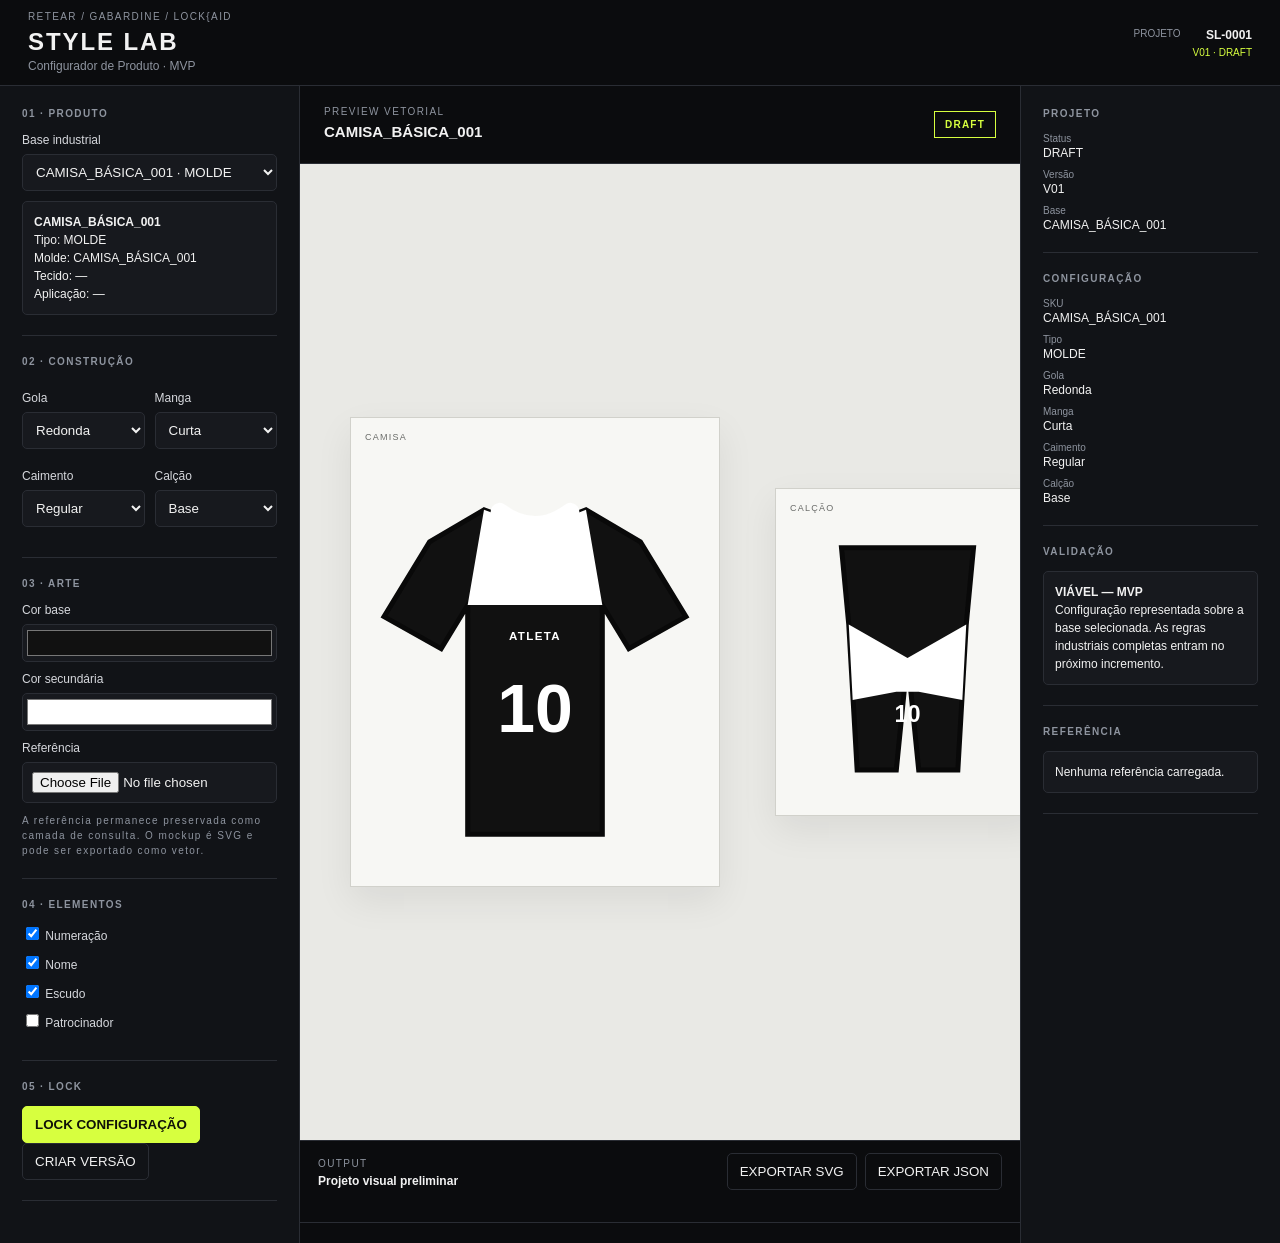
==== index.html @ 25c621dd "start de dados" ====
<!doctype html><html lang="pt-BR"><head><meta charset="utf-8"><meta name="viewport" content="width=device-width,initial-scale=1"><title>STYLE LAB — Configurador de Produto</title><link rel="stylesheet" href="css/style.css"></head><body>
<header><div><small>RETEAR / GABARDINE / LOCK{AID</small><h1>STYLE LAB</h1><p>Configurador de Produto · MVP</p></div><div class="pid"><span>PROJETO</span><b id="project">SL-0001</b><em id="badge">V01 · DRAFT</em></div></header>
<main><aside class="panel left"><section><h3>01 · PRODUTO</h3><label>Base industrial<select id="product"></select></label><div id="meta" class="card"></div></section><section><h3>02 · CONSTRUÇÃO</h3><div class="grid"><label>Gola<select id="collar"><option value="crew">Redonda</option><option value="v">V</option><option value="mandarin">Mandarim</option></select></label><label>Manga<select id="sleeve"><option value="short">Curta</option><option value="raglan">Raglan</option></select></label><label>Caimento<select id="fit"><option value="regular">Regular</option><option value="athletic">Athletic</option><option value="loose">Loose</option></select></label><label>Calção<select id="shorts"><option value="basic">Base</option><option value="side">Recorte lateral</option></select></label></div></section><section><h3>03 · ARTE</h3><label>Cor base<input id="base" type="color" value="#111111"></label><label>Cor secundária<input id="secondary" type="color" value="#ffffff"></label><label>Referência<input id="reference" type="file" accept="image/*"></label><small class="hint">A referência permanece preservada como camada de consulta. O mockup é SVG e pode ser exportado como vetor.</small></section><section><h3>04 · ELEMENTOS</h3><label><input id="number" type="checkbox" checked> Numeração</label><label><input id="name" type="checkbox" checked> Nome</label><label><input id="shield" type="checkbox" checked> Escudo</label><label><input id="sponsor" type="checkbox"> Patrocinador</label></section><section><h3>05 · LOCK</h3><button id="lock" class="primary">LOCK CONFIGURAÇÃO</button><button id="version">CRIAR VERSÃO</button></section></aside>
<section class="canvas"><div class="canvasHead"><div><small>PREVIEW VETORIAL</small><h2 id="title">Camisa + Calção</h2></div><strong id="status">DRAFT</strong></div><div class="stage"><div id="ref" class="ref hidden"></div><div class="kit"><div class="garment"><span>CAMISA</span><svg id="shirt" viewBox="0 0 500 620" xmlns="http://www.w3.org/2000/svg"><defs><clipPath id="clip"><path d="M175 88L95 135 28 245l84 47 39-64v337h198V228l39 64 84-47-67-110-80-47q-75 32-150 0Z"/></clipPath></defs><path id="body" d="M175 88L95 135 28 245l84 47 39-64v337h198V228l39 64 84-47-67-110-80-47q-75 32-150 0Z"/><path id="panel" d="M175 88q75 32 150 0l24 140H151Z"/><g clip-path="url(#clip)"><path d="M35 210L465 420" stroke-width="45" fill="none"/><path d="M80 500L430 150" stroke-width="18" fill="none" opacity=".4"/></g><path id="crew" d="M198 91q52 39 104 0" fill="none" stroke-width="18" stroke-linecap="round"/><path id="v" d="M198 91l52 54 52-54" fill="none" stroke-width="18"/><path id="mandarin" d="M205 91q45 35 90 0l-7 34q-38 26-76 0Z"/><g id="details"><text id="n" x="250" y="280" text-anchor="middle">ATLETA</text><text id="num" x="250" y="415" text-anchor="middle">10</text><rect id="crest" x="180" y="175" width="42" height="52" rx="5"/><text id="sp" x="250" y="505" text-anchor="middle">SPONSOR</text></g><g id="rag"><path d="M95 135l56 93M405 135l-56 93" fill="none" stroke-width="18"/></g></svg></div><div class="garment"><span>CALÇÃO</span><svg id="shortsvg" viewBox="0 0 420 500" xmlns="http://www.w3.org/2000/svg"><path id="shortbody" d="M92 48h236l-13 137-15 260h-70l-20-200-20 200h-70l-15-260Z"/><path id="shortpanel" d="M105 185l105 60 105-60-7 135-78-15h-40l-78 15Z"/><path id="recut" d="M92 48l118 197L328 48" fill="none" stroke-width="22"/><text x="210" y="360" text-anchor="middle">10</text></svg></div></div></div><footer><div><small>OUTPUT</small><b id="output">Projeto visual preliminar</b></div><button id="svg">EXPORTAR SVG</button><button id="json">EXPORTAR JSON</button></footer></section>
<aside class="panel right"><section><h3>PROJETO</h3><dl><dt>Status</dt><dd id="istatus">DRAFT</dd><dt>Versão</dt><dd id="iver">V01</dd><dt>Base</dt><dd id="ibase">—</dd></dl></section><section><h3>CONFIGURAÇÃO</h3><dl id="config"></dl></section><section><h3>VALIDAÇÃO</h3><div id="validation" class="card"></div></section><section><h3>REFERÊNCIA</h3><div id="refinfo" class="card">Nenhuma referência carregada.</div></section></aside></main><script src="js/app.js"></script></body></html>
---- css/style.css ----
:root{--bg:#0b0c0e;--panel:#111317;--panel2:#17191e;--line:#2a2d34;--text:#f2f2f2;--muted:#8e949f;--accent:#d7ff3f;--stage:#e9e9e5}*{box-sizing:border-box}body{margin:0;background:var(--bg);color:var(--text);font:12px Arial,sans-serif}header{height:86px;border-bottom:1px solid var(--line);display:flex;justify-content:space-between;align-items:center;padding:18px 28px}small,h3{color:var(--muted);letter-spacing:.14em;font-size:10px}h1{font-size:24px;letter-spacing:.08em;margin:5px 0 0}header p{color:var(--muted);margin:3px 0}.pid{display:grid;grid-template-columns:auto auto;gap:5px 12px;text-align:right}.pid span{color:var(--muted);font-size:10px}.pid em{grid-column:2;color:var(--accent);font-style:normal;font-size:10px}main{display:grid;grid-template-columns:300px minmax(520px,1fr) 260px;min-height:calc(100vh - 86px)}.panel{background:var(--panel);padding:22px;overflow:auto}.left{border-right:1px solid var(--line)}.right{border-left:1px solid var(--line)}section{padding-bottom:20px;margin-bottom:20px;border-bottom:1px solid var(--line)}h3{margin:0 0 14px}label{display:block;margin:10px 0;color:#d6d8dd}select,input[type=file]{width:100%;margin-top:7px;background:var(--panel2);color:var(--text);border:1px solid var(--line);padding:9px;border-radius:5px}input[type=color]{width:100%;height:38px;margin-top:7px;background:var(--panel2);border:1px solid var(--line);border-radius:5px}.grid{display:grid;grid-template-columns:1fr 1fr;gap:0 10px}.card{background:var(--panel2);border:1px solid var(--line);border-radius:5px;padding:11px;line-height:1.5}.hint{display:block;line-height:1.5;margin-top:8px}.canvas{display:grid;grid-template-rows:78px 1fr 62px;min-width:0}.canvasHead{display:flex;justify-content:space-between;align-items:center;padding:15px 24px;border-bottom:1px solid var(--line)}h2{font-size:15px;margin:5px 0}.canvasHead strong{border:1px solid var(--accent);color:var(--accent);padding:7px 10px;font-size:10px;letter-spacing:.12em}.stage{position:relative;background:var(--stage);overflow:auto;padding:35px}.kit{min-width:720px;min-height:100%;display:flex;justify-content:center;align-items:center;gap:55px}.garment{background:#f7f7f4;padding:14px;border:1px solid #d1d1cb;box-shadow:0 14px 35px #00000012}.garment>span{display:block;color:#686a67;font-size:9px;letter-spacing:.14em;margin-bottom:8px}.garment svg{width:340px;display:block}.garment+ .garment svg{width:235px}.garment path,.garment rect{vector-effect:non-scaling-stroke}#body,#shortbody{fill:#111;stroke:#090909;stroke-width:5}#panel,#shortpanel{fill:#fff}#crew,#v{stroke:#fff}#mandarin{fill:#fff}.garment text{fill:#fff;font-weight:800;font-family:Arial,sans-serif}.garment #num{font-size:100px}.garment #n{font-size:17px;letter-spacing:2px}.garment #sp{font-size:16px;letter-spacing:2px}.garment #crest{fill:#fff}.garment #rag path{stroke:#fff}.garment #recut{stroke:#fff}.garment+ .garment text{font-size:42px}.ref{position:absolute;inset:30px;background:center/contain no-repeat;opacity:.16;pointer-events:none}.hidden{display:none}footer{border-top:1px solid var(--line);display:flex;align-items:center;gap:8px;padding:10px 18px}footer div{margin-right:auto}footer b{display:block;margin-top:4px}button{border:1px solid var(--line);background:transparent;color:var(--text);padding:10px 12px;border-radius:5px;cursor:pointer}button.primary{background:var(--accent);color:#101208;border-color:var(--accent);font-weight:800}dl{margin:0}dt{color:var(--muted);font-size:10px;margin-top:9px}dd{margin:2px 0 0}@media(max-width:1050px){main{grid-template-columns:280px 1fr}.right{display:none}}@media(max-width:760px){main{grid-template-columns:1fr}.left{border:0;border-bottom:1px solid var(--line)}.canvas{min-height:750px}}
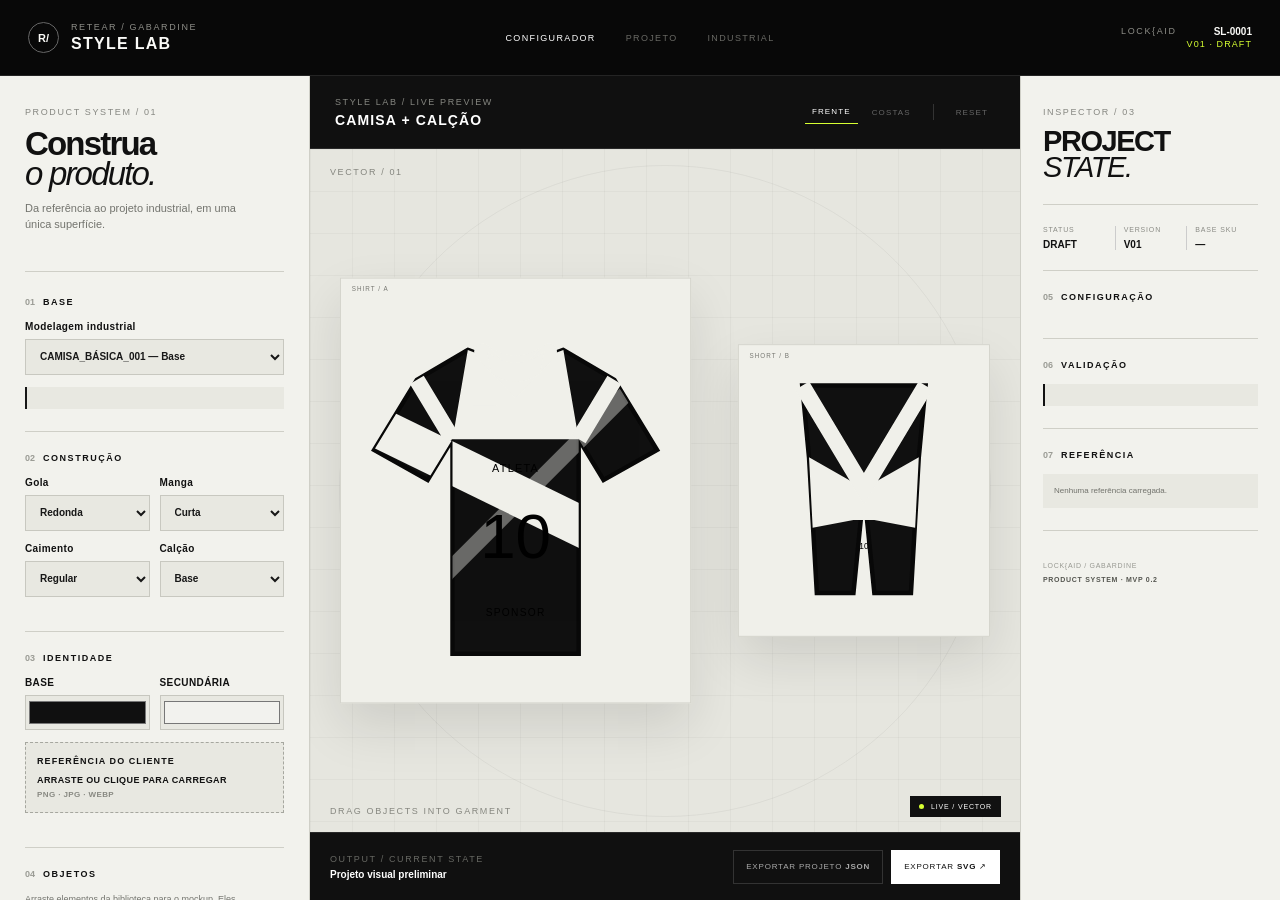
==== commit 85b2f0a4: "v2" ====
--- a/index.html
+++ b/index.html
@@ -1,5 +1,201 @@
-<!doctype html><html lang="pt-BR"><head><meta charset="utf-8"><meta name="viewport" content="width=device-width,initial-scale=1"><title>STYLE LAB — Configurador de Produto</title><link rel="stylesheet" href="css/style.css"></head><body>
-<header><div><small>RETEAR / GABARDINE / LOCK{AID</small><h1>STYLE LAB</h1><p>Configurador de Produto · MVP</p></div><div class="pid"><span>PROJETO</span><b id="project">SL-0001</b><em id="badge">V01 · DRAFT</em></div></header>
-<main><aside class="panel left"><section><h3>01 · PRODUTO</h3><label>Base industrial<select id="product"></select></label><div id="meta" class="card"></div></section><section><h3>02 · CONSTRUÇÃO</h3><div class="grid"><label>Gola<select id="collar"><option value="crew">Redonda</option><option value="v">V</option><option value="mandarin">Mandarim</option></select></label><label>Manga<select id="sleeve"><option value="short">Curta</option><option value="raglan">Raglan</option></select></label><label>Caimento<select id="fit"><option value="regular">Regular</option><option value="athletic">Athletic</option><option value="loose">Loose</option></select></label><label>Calção<select id="shorts"><option value="basic">Base</option><option value="side">Recorte lateral</option></select></label></div></section><section><h3>03 · ARTE</h3><label>Cor base<input id="base" type="color" value="#111111"></label><label>Cor secundária<input id="secondary" type="color" value="#ffffff"></label><label>Referência<input id="reference" type="file" accept="image/*"></label><small class="hint">A referência permanece preservada como camada de consulta. O mockup é SVG e pode ser exportado como vetor.</small></section><section><h3>04 · ELEMENTOS</h3><label><input id="number" type="checkbox" checked> Numeração</label><label><input id="name" type="checkbox" checked> Nome</label><label><input id="shield" type="checkbox" checked> Escudo</label><label><input id="sponsor" type="checkbox"> Patrocinador</label></section><section><h3>05 · LOCK</h3><button id="lock" class="primary">LOCK CONFIGURAÇÃO</button><button id="version">CRIAR VERSÃO</button></section></aside>
-<section class="canvas"><div class="canvasHead"><div><small>PREVIEW VETORIAL</small><h2 id="title">Camisa + Calção</h2></div><strong id="status">DRAFT</strong></div><div class="stage"><div id="ref" class="ref hidden"></div><div class="kit"><div class="garment"><span>CAMISA</span><svg id="shirt" viewBox="0 0 500 620" xmlns="http://www.w3.org/2000/svg"><defs><clipPath id="clip"><path d="M175 88L95 135 28 245l84 47 39-64v337h198V228l39 64 84-47-67-110-80-47q-75 32-150 0Z"/></clipPath></defs><path id="body" d="M175 88L95 135 28 245l84 47 39-64v337h198V228l39 64 84-47-67-110-80-47q-75 32-150 0Z"/><path id="panel" d="M175 88q75 32 150 0l24 140H151Z"/><g clip-path="url(#clip)"><path d="M35 210L465 420" stroke-width="45" fill="none"/><path d="M80 500L430 150" stroke-width="18" fill="none" opacity=".4"/></g><path id="crew" d="M198 91q52 39 104 0" fill="none" stroke-width="18" stroke-linecap="round"/><path id="v" d="M198 91l52 54 52-54" fill="none" stroke-width="18"/><path id="mandarin" d="M205 91q45 35 90 0l-7 34q-38 26-76 0Z"/><g id="details"><text id="n" x="250" y="280" text-anchor="middle">ATLETA</text><text id="num" x="250" y="415" text-anchor="middle">10</text><rect id="crest" x="180" y="175" width="42" height="52" rx="5"/><text id="sp" x="250" y="505" text-anchor="middle">SPONSOR</text></g><g id="rag"><path d="M95 135l56 93M405 135l-56 93" fill="none" stroke-width="18"/></g></svg></div><div class="garment"><span>CALÇÃO</span><svg id="shortsvg" viewBox="0 0 420 500" xmlns="http://www.w3.org/2000/svg"><path id="shortbody" d="M92 48h236l-13 137-15 260h-70l-20-200-20 200h-70l-15-260Z"/><path id="shortpanel" d="M105 185l105 60 105-60-7 135-78-15h-40l-78 15Z"/><path id="recut" d="M92 48l118 197L328 48" fill="none" stroke-width="22"/><text x="210" y="360" text-anchor="middle">10</text></svg></div></div></div><footer><div><small>OUTPUT</small><b id="output">Projeto visual preliminar</b></div><button id="svg">EXPORTAR SVG</button><button id="json">EXPORTAR JSON</button></footer></section>
-<aside class="panel right"><section><h3>PROJETO</h3><dl><dt>Status</dt><dd id="istatus">DRAFT</dd><dt>Versão</dt><dd id="iver">V01</dd><dt>Base</dt><dd id="ibase">—</dd></dl></section><section><h3>CONFIGURAÇÃO</h3><dl id="config"></dl></section><section><h3>VALIDAÇÃO</h3><div id="validation" class="card"></div></section><section><h3>REFERÊNCIA</h3><div id="refinfo" class="card">Nenhuma referência carregada.</div></section></aside></main><script src="js/app.js"></script></body></html>
+<!doctype html>
+<html lang="pt-BR">
+<head>
+  <meta charset="utf-8">
+  <meta name="viewport" content="width=device-width, initial-scale=1">
+  <meta name="theme-color" content="#080808">
+  <title>STYLE LAB — LOCK{AID</title>
+  <link rel="stylesheet" href="css/style.css">
+</head>
+<body>
+  <div class="app-shell">
+    <header class="topbar">
+      <a class="brand" href="#">
+        <span class="brand-mark">R/</span>
+        <span>
+          <small>RETEAR / GABARDINE</small>
+          <strong>STYLE LAB</strong>
+        </span>
+      </a>
+      <nav class="topnav">
+        <span class="active">CONFIGURADOR</span>
+        <span>PROJETO</span>
+        <span>INDUSTRIAL</span>
+      </nav>
+      <div class="project">
+        <small>LOCK{AID</small>
+        <b id="project">SL-0001</b>
+        <em id="badge">V01 · DRAFT</em>
+      </div>
+    </header>
+
+    <main class="workspace">
+      <aside class="sidebar left">
+        <div class="side-intro">
+          <span class="kicker">PRODUCT SYSTEM / 01</span>
+          <h1>Construa<br><i>o produto.</i></h1>
+          <p>Da referência ao projeto industrial, em uma única superfície.</p>
+        </div>
+
+        <section class="tool-section">
+          <div class="section-head"><span>01</span><h2>BASE</h2></div>
+          <label>Modelagem industrial
+            <select id="product"></select>
+          </label>
+          <div id="meta" class="meta"></div>
+        </section>
+
+        <section class="tool-section">
+          <div class="section-head"><span>02</span><h2>CONSTRUÇÃO</h2></div>
+          <div class="field-grid">
+            <label>Gola<select id="collar">
+              <option value="crew">Redonda</option><option value="v">V</option><option value="mandarin">Mandarim</option>
+            </select></label>
+            <label>Manga<select id="sleeve">
+              <option value="short">Curta</option><option value="raglan">Raglan</option>
+            </select></label>
+            <label>Caimento<select id="fit">
+              <option value="regular">Regular</option><option value="athletic">Athletic</option><option value="loose">Loose</option>
+            </select></label>
+            <label>Calção<select id="shorts">
+              <option value="basic">Base</option><option value="side">Recorte lateral</option>
+            </select></label>
+          </div>
+        </section>
+
+        <section class="tool-section">
+          <div class="section-head"><span>03</span><h2>IDENTIDADE</h2></div>
+          <div class="color-row">
+            <label>BASE<input id="base" type="color" value="#101010"></label>
+            <label>SECUNDÁRIA<input id="secondary" type="color" value="#f2f2ee"></label>
+          </div>
+          <label class="upload">
+            <span>REFERÊNCIA DO CLIENTE</span>
+            <input id="reference" type="file" accept="image/*">
+            <strong>ARRASTE OU CLIQUE PARA CARREGAR</strong>
+            <small>PNG · JPG · WEBP</small>
+          </label>
+        </section>
+
+        <section class="tool-section">
+          <div class="section-head"><span>04</span><h2>OBJETOS</h2></div>
+          <p class="section-note">Arraste elementos da biblioteca para o mockup. Eles permanecem editáveis durante o projeto.</p>
+          <div class="object-library" id="objectLibrary">
+            <button class="asset-chip" draggable="true" data-type="patch" data-label="PATCH">＋ <span>PATCH</span><b>ESCUDO</b></button>
+            <button class="asset-chip" draggable="true" data-type="sponsor" data-label="SPONSOR">＋ <span>PATROCÍNIO</span><b>MARCA</b></button>
+            <button class="asset-chip" draggable="true" data-type="name" data-label="ATLETA">＋ <span>NOME</span><b>TIPOGRAFIA</b></button>
+            <button class="asset-chip" draggable="true" data-type="number" data-label="10">＋ <span>NÚMERO</span><b>NUMERAÇÃO</b></button>
+          </div>
+          <button class="ghost" id="clearObjects">LIMPAR OBJETOS</button>
+        </section>
+
+        <button id="lock" class="lock-button"><span>LOCK CONFIGURAÇÃO</span><b>↗</b></button>
+      </aside>
+
+      <section class="stage-area">
+        <div class="stage-top">
+          <div>
+            <span class="kicker">STYLE LAB / LIVE PREVIEW</span>
+            <h2 id="title">CAMISA + CALÇÃO</h2>
+          </div>
+          <div class="stage-tools">
+            <button class="tool active" id="frontView">FRENTE</button>
+            <button class="tool">COSTAS</button>
+            <span class="divider"></span>
+            <button class="tool" id="resetView">RESET</button>
+          </div>
+        </div>
+
+        <div class="canvas">
+          <div class="canvas-grid"></div>
+          <div id="ref" class="reference hidden"></div>
+          <div class="canvas-label top-left">VECTOR / 01</div>
+          <div class="canvas-label bottom-left">DRAG OBJECTS INTO GARMENT</div>
+
+          <div class="kit" id="dropZone">
+            <div class="garment-wrap shirt-wrap">
+              <span class="garment-tag">SHIRT / A</span>
+              <svg id="shirt" viewBox="0 0 500 620" xmlns="http://www.w3.org/2000/svg">
+                <defs>
+                  <clipPath id="clip"><path d="M175 88L95 135 28 245l84 47 39-64v337h198V228l39 64 84-47-67-110-80-47q-75 32-150 0Z"/></clipPath>
+                </defs>
+                <path id="body" d="M175 88L95 135 28 245l84 47 39-64v337h198V228l39 64 84-47-67-110-80-47q-75 32-150 0Z"/>
+                <path id="panel" d="M175 88q75 32 150 0l24 140H151Z"/>
+                <g clip-path="url(#clip)" class="graphic">
+                  <path d="M35 210L465 420" class="stripe"/>
+                  <path d="M80 500L430 150" class="stripe-thin"/>
+                </g>
+                <path id="crew" d="M198 91q52 39 104 0" fill="none"/>
+                <path id="v" d="M198 91l52 54 52-54" fill="none"/>
+                <path id="mandarin" d="M205 91q45 35 90 0l-7 34q-38 26-76 0Z"/>
+                <g id="builtIn">
+                  <text id="n" x="250" y="280" text-anchor="middle">ATLETA</text>
+                  <text id="num" x="250" y="415" text-anchor="middle">10</text>
+                  <rect id="crest" x="180" y="175" width="42" height="52" rx="5"/>
+                  <text id="sp" x="250" y="505" text-anchor="middle">SPONSOR</text>
+                </g>
+                <g id="rag"><path d="M95 135l56 93M405 135l-56 93" fill="none"/></g>
+              </svg>
+              <div class="drop-hint">SOLTE AQUI</div>
+              <div id="shirtObjects" class="placed-objects"></div>
+            </div>
+
+            <div class="garment-wrap shorts-wrap">
+              <span class="garment-tag">SHORT / B</span>
+              <svg id="shortsvg" viewBox="0 0 420 500" xmlns="http://www.w3.org/2000/svg">
+                <path id="shortbody" d="M92 48h236l-13 137-15 260h-70l-20-200-20 200h-70l-15-260Z"/>
+                <path id="shortpanel" d="M105 185l105 60 105-60-7 135-78-15h-40l-78 15Z"/>
+                <path id="recut" d="M92 48l118 197L328 48" fill="none"/>
+                <text x="210" y="360" text-anchor="middle">10</text>
+              </svg>
+            </div>
+          </div>
+
+          <div class="floating-status"><span class="dot"></span><span id="liveStatus">LIVE / VECTOR</span></div>
+        </div>
+
+        <footer class="output">
+          <div class="output-copy"><span>OUTPUT / CURRENT STATE</span><strong id="output">Projeto visual preliminar</strong></div>
+          <div class="output-actions">
+            <button id="json">EXPORTAR PROJETO <b>JSON</b></button>
+            <button id="svg">EXPORTAR <b>SVG</b> ↗</button>
+          </div>
+        </footer>
+      </section>
+
+      <aside class="sidebar right">
+        <div class="inspector-head">
+          <span class="kicker">INSPECTOR / 03</span>
+          <h2>PROJECT<br><i>STATE.</i></h2>
+        </div>
+        <section class="state-card">
+          <div><span>STATUS</span><b id="istatus">DRAFT</b></div>
+          <div><span>VERSION</span><b id="iver">V01</b></div>
+          <div><span>BASE SKU</span><b id="ibase">—</b></div>
+        </section>
+
+        <section class="inspector-section">
+          <div class="section-head"><span>05</span><h2>CONFIGURAÇÃO</h2></div>
+          <dl id="config"></dl>
+        </section>
+
+        <section class="inspector-section">
+          <div class="section-head"><span>06</span><h2>VALIDAÇÃO</h2></div>
+          <div id="validation" class="validation"></div>
+        </section>
+
+        <section class="inspector-section">
+          <div class="section-head"><span>07</span><h2>REFERÊNCIA</h2></div>
+          <div id="refinfo" class="reference-info">Nenhuma referência carregada.</div>
+        </section>
+
+        <div class="side-footer">
+          <span>LOCK{AID / GABARDINE</span>
+          <b>PRODUCT SYSTEM · MVP 0.2</b>
+        </div>
+      </aside>
+    </main>
+  </div>
+  <script src="js/app.js"></script>
+</body>
+</html>
--- a/css/style.css
+++ b/css/style.css
@@ -1 +1,112 @@
-:root{--bg:#0b0c0e;--panel:#111317;--panel2:#17191e;--line:#2a2d34;--text:#f2f2f2;--muted:#8e949f;--accent:#d7ff3f;--stage:#e9e9e5}*{box-sizing:border-box}body{margin:0;background:var(--bg);color:var(--text);font:12px Arial,sans-serif}header{height:86px;border-bottom:1px solid var(--line);display:flex;justify-content:space-between;align-items:center;padding:18px 28px}small,h3{color:var(--muted);letter-spacing:.14em;font-size:10px}h1{font-size:24px;letter-spacing:.08em;margin:5px 0 0}header p{color:var(--muted);margin:3px 0}.pid{display:grid;grid-template-columns:auto auto;gap:5px 12px;text-align:right}.pid span{color:var(--muted);font-size:10px}.pid em{grid-column:2;color:var(--accent);font-style:normal;font-size:10px}main{display:grid;grid-template-columns:300px minmax(520px,1fr) 260px;min-height:calc(100vh - 86px)}.panel{background:var(--panel);padding:22px;overflow:auto}.left{border-right:1px solid var(--line)}.right{border-left:1px solid var(--line)}section{padding-bottom:20px;margin-bottom:20px;border-bottom:1px solid var(--line)}h3{margin:0 0 14px}label{display:block;margin:10px 0;color:#d6d8dd}select,input[type=file]{width:100%;margin-top:7px;background:var(--panel2);color:var(--text);border:1px solid var(--line);padding:9px;border-radius:5px}input[type=color]{width:100%;height:38px;margin-top:7px;background:var(--panel2);border:1px solid var(--line);border-radius:5px}.grid{display:grid;grid-template-columns:1fr 1fr;gap:0 10px}.card{background:var(--panel2);border:1px solid var(--line);border-radius:5px;padding:11px;line-height:1.5}.hint{display:block;line-height:1.5;margin-top:8px}.canvas{display:grid;grid-template-rows:78px 1fr 62px;min-width:0}.canvasHead{display:flex;justify-content:space-between;align-items:center;padding:15px 24px;border-bottom:1px solid var(--line)}h2{font-size:15px;margin:5px 0}.canvasHead strong{border:1px solid var(--accent);color:var(--accent);padding:7px 10px;font-size:10px;letter-spacing:.12em}.stage{position:relative;background:var(--stage);overflow:auto;padding:35px}.kit{min-width:720px;min-height:100%;display:flex;justify-content:center;align-items:center;gap:55px}.garment{background:#f7f7f4;padding:14px;border:1px solid #d1d1cb;box-shadow:0 14px 35px #00000012}.garment>span{display:block;color:#686a67;font-size:9px;letter-spacing:.14em;margin-bottom:8px}.garment svg{width:340px;display:block}.garment+ .garment svg{width:235px}.garment path,.garment rect{vector-effect:non-scaling-stroke}#body,#shortbody{fill:#111;stroke:#090909;stroke-width:5}#panel,#shortpanel{fill:#fff}#crew,#v{stroke:#fff}#mandarin{fill:#fff}.garment text{fill:#fff;font-weight:800;font-family:Arial,sans-serif}.garment #num{font-size:100px}.garment #n{font-size:17px;letter-spacing:2px}.garment #sp{font-size:16px;letter-spacing:2px}.garment #crest{fill:#fff}.garment #rag path{stroke:#fff}.garment #recut{stroke:#fff}.garment+ .garment text{font-size:42px}.ref{position:absolute;inset:30px;background:center/contain no-repeat;opacity:.16;pointer-events:none}.hidden{display:none}footer{border-top:1px solid var(--line);display:flex;align-items:center;gap:8px;padding:10px 18px}footer div{margin-right:auto}footer b{display:block;margin-top:4px}button{border:1px solid var(--line);background:transparent;color:var(--text);padding:10px 12px;border-radius:5px;cursor:pointer}button.primary{background:var(--accent);color:#101208;border-color:var(--accent);font-weight:800}dl{margin:0}dt{color:var(--muted);font-size:10px;margin-top:9px}dd{margin:2px 0 0}@media(max-width:1050px){main{grid-template-columns:280px 1fr}.right{display:none}}@media(max-width:760px){main{grid-template-columns:1fr}.left{border:0;border-bottom:1px solid var(--line)}.canvas{min-height:750px}}
+:root{
+  --black:#080808;--ink:#111;--paper:#f2f2ed;--soft:#deded7;--white:#fafaf7;
+  --muted:#777872;--line:#cfcfc7;--acid:#d7ff32;--red:#ff4d32;
+}
+*{box-sizing:border-box}
+html,body{margin:0;min-height:100%;background:var(--black);font-family:Arial,Helvetica,sans-serif;color:var(--ink)}
+body{overflow:hidden}
+button,input,select{font:inherit}
+button{cursor:pointer}
+.app-shell{height:100vh;display:flex;flex-direction:column}
+.topbar{height:76px;flex:0 0 76px;background:var(--black);color:var(--white);display:grid;grid-template-columns:1fr auto 1fr;align-items:center;padding:0 28px;border-bottom:1px solid #242424}
+.brand{display:flex;align-items:center;gap:12px;color:inherit;text-decoration:none}
+.brand-mark{display:grid;place-items:center;width:31px;height:31px;border:1px solid #666;border-radius:50%;font-size:11px;font-weight:800}
+.brand small,.project small,.kicker,.canvas-label,.output span{display:block;font-size:9px;letter-spacing:.18em;color:#8d8d87}
+.brand strong{display:block;font-size:16px;letter-spacing:.08em;margin-top:3px}
+.topnav{display:flex;gap:30px;font-size:9px;letter-spacing:.15em;color:#696964}
+.topnav .active{color:#fff}
+.project{justify-self:end;display:grid;grid-template-columns:auto auto;gap:2px 10px;text-align:right}
+.project b{font-size:10px}.project em{grid-column:2;color:var(--acid);font-size:9px;font-style:normal;letter-spacing:.12em}
+.workspace{height:calc(100vh - 76px);display:grid;grid-template-columns:310px minmax(600px,1fr) 260px;background:var(--paper)}
+.sidebar{overflow-y:auto;background:var(--paper)}
+.left{padding:31px 25px;border-right:1px solid var(--line)}
+.right{padding:31px 22px;border-left:1px solid var(--line)}
+.side-intro{padding:0 0 27px;border-bottom:1px solid var(--line);margin-bottom:25px}
+.kicker{color:#868781}
+.side-intro h1{font-size:33px;line-height:.91;letter-spacing:-.055em;margin:12px 0}
+.side-intro h1 i,.inspector-head h2 i{font-weight:400}
+.side-intro p{font-size:11px;line-height:1.45;color:#73746e;max-width:235px}
+.tool-section,.inspector-section{padding-bottom:22px;margin-bottom:21px;border-bottom:1px solid var(--line)}
+.section-head{display:flex;align-items:center;gap:8px;margin-bottom:14px}
+.section-head span{font-size:9px;color:#9b9c95;font-weight:700}
+.section-head h2{font-size:9px;letter-spacing:.17em;margin:0;font-weight:800}
+label{display:block;font-size:10px;font-weight:700;letter-spacing:.04em;margin:0 0 12px}
+select{display:block;width:100%;margin-top:7px;height:36px;padding:0 10px;border:1px solid #c8c8c0;background:#e8e8e1;color:#171717;border-radius:0;outline:none}
+select:focus{border-color:#111}
+.meta{font-size:9px;line-height:1.6;color:#696a64;background:#e8e8e1;padding:11px;border-left:2px solid #171717}
+.meta strong{color:#111;letter-spacing:.06em}
+.field-grid{display:grid;grid-template-columns:1fr 1fr;gap:0 10px}
+.color-row{display:grid;grid-template-columns:1fr 1fr;gap:10px}
+input[type=color]{display:block;width:100%;height:35px;margin-top:7px;padding:1px;border:1px solid #c7c7bf;background:#e8e8e1}
+.upload{display:flex;flex-direction:column;padding:13px 11px;border:1px dashed #a6a79f;background:#e8e8e1;position:relative}
+.upload input{position:absolute;inset:0;opacity:0;cursor:pointer}
+.upload span{font-size:9px;letter-spacing:.12em}
+.upload strong{font-size:9px;margin-top:9px}
+.upload small{font-size:8px;color:#888982;margin-top:5px}
+.section-note{font-size:9px;color:#74756f;line-height:1.45;margin:0 0 10px}
+.object-library{display:grid;grid-template-columns:1fr 1fr;gap:7px}
+.asset-chip{min-height:61px;text-align:left;border:1px solid #c9c9c1;background:#e8e8e1;padding:8px;position:relative;transition:.18s}
+.asset-chip:hover,.asset-chip:active{background:#111;color:#fff;border-color:#111;transform:translateY(-2px)}
+.asset-chip>span{font-size:9px;font-weight:800;letter-spacing:.06em}
+.asset-chip>b{display:block;font-size:7px;color:#8a8b85;margin:4px 0 0 15px}
+.ghost{width:100%;border:0;background:none;padding:10px 0;text-align:left;font-size:8px;letter-spacing:.12em;font-weight:800;color:#777}
+.lock-button{width:100%;height:45px;border:1px solid #111;background:#111;color:#fff;display:flex;justify-content:space-between;align-items:center;padding:0 13px;font-size:9px;font-weight:800;letter-spacing:.12em}
+.lock-button:hover{background:#252525}
+.lock-button b{color:var(--acid);font-size:15px}
+.stage-area{min-width:0;background:#171717;display:grid;grid-template-rows:73px 1fr 68px}
+.stage-top{background:#101010;color:#fff;display:flex;align-items:center;justify-content:space-between;padding:0 25px;border-bottom:1px solid #292929}
+.stage-top h2{font-size:14px;letter-spacing:.08em;margin:5px 0 0}
+.stage-tools{display:flex;align-items:center;gap:7px}
+.tool{background:none;border:0;color:#666;font-size:8px;letter-spacing:.14em;padding:7px}
+.tool.active{color:#fff;border-bottom:1px solid var(--acid)}
+.divider{height:16px;width:1px;background:#333;margin:0 8px}
+.canvas{position:relative;overflow:hidden;background:#e6e6df;display:flex;align-items:center;justify-content:center}
+.canvas-grid{position:absolute;inset:0;background-image:linear-gradient(#00000008 1px,transparent 1px),linear-gradient(90deg,#00000008 1px,transparent 1px);background-size:42px 42px}
+.canvas:before{content:"";position:absolute;width:650px;height:650px;border:1px solid #0000000c;border-radius:50%}
+.reference{position:absolute;inset:55px;background:center/contain no-repeat;opacity:.13;pointer-events:none;z-index:2}
+.hidden{display:none}
+.canvas-label{position:absolute;z-index:8;color:#85867f}
+.top-left{top:18px;left:20px}.bottom-left{bottom:16px;left:20px}
+.kit{position:relative;z-index:4;display:flex;align-items:center;justify-content:center;gap:52px;transform:scale(.9);transition:transform .25s}
+.garment-wrap{position:relative;background:#f0f0ea;box-shadow:0 25px 55px #0000001c;padding:17px 17px 15px;border:1px solid #d2d2ca}
+.shirt-wrap{width:390px}.shorts-wrap{width:280px}
+.garment-tag{position:absolute;top:8px;left:12px;font-size:7px;letter-spacing:.16em;color:#777872;z-index:6}
+.garment-wrap svg{width:100%;height:auto;display:block}
+#body,#shortbody{fill:#101010;stroke:#080808;stroke-width:5}
+#panel,#shortpanel{fill:#f0f0ea}
+#crew,#v{stroke:#f0f0ea;stroke-width:18;stroke-linecap:round}
+#mandarin{fill:#f0f0ea}
+.graphic .stripe{stroke:#f0f0ea;stroke-width:45;fill:none}.graphic .stripe-thin{stroke:#f0f0ea;stroke-width:18;fill:none;opacity:.4}
+.garment text{fill:#f0f0ea;font-family:Arial,sans-serif;font-weight:900}
+#n{font-size:17px;letter-spacing:2px}#num{font-size:100px}#sp{font-size:16px;letter-spacing:2px}#crest{fill:#f0f0ea}
+#rag path,#recut{stroke:#f0f0ea;stroke-width:18}
+.garment-wrap svg *{vector-effect:non-scaling-stroke}
+.drop-hint{position:absolute;left:50%;top:52%;transform:translate(-50%,-50%);border:1px solid #fff;color:#fff;background:#111b;padding:7px 9px;font-size:8px;letter-spacing:.15em;opacity:0;pointer-events:none;transition:.2s;z-index:20}
+.garment-wrap.drag-over .drop-hint{opacity:1}
+.garment-wrap.drag-over{outline:2px solid var(--acid);outline-offset:4px}
+.placed-objects{position:absolute;inset:0;z-index:15;pointer-events:none}
+.placed-object{position:absolute;pointer-events:auto;min-width:34px;min-height:24px;transform:translate(-50%,-50%);cursor:move;touch-action:none}
+.placed-object .object-visual{display:grid;place-items:center;background:#f0f0ea;color:#111;border:1px solid #111;padding:5px 7px;box-shadow:0 6px 15px #0002;font-weight:900;font-size:8px;letter-spacing:.05em;white-space:nowrap}
+.placed-object.patch .object-visual{width:38px;height:48px;border-radius:6px;font-size:7px}
+.placed-object.number .object-visual{font-size:38px;border:0;background:transparent;padding:0}
+.placed-object.name .object-visual,.placed-object.sponsor .object-visual{font-size:9px}
+.placed-object.selected .object-visual{outline:1px dashed var(--acid);outline-offset:4px}
+.object-delete{position:absolute;right:-7px;top:-7px;width:15px;height:15px;border:0;border-radius:50%;background:#111;color:#fff;font-size:9px;display:none;padding:0;line-height:15px}
+.placed-object.selected .object-delete{display:block}
+.floating-status{position:absolute;right:19px;bottom:15px;z-index:10;display:flex;gap:7px;align-items:center;background:#111;color:#fff;padding:7px 9px;font-size:7px;letter-spacing:.12em}
+.dot{width:5px;height:5px;border-radius:50%;background:var(--acid)}
+.output{background:#101010;color:#fff;border-top:1px solid #292929;display:flex;align-items:center;padding:0 20px}
+.output-copy{margin-right:auto}.output-copy span{color:#676863}.output-copy strong{display:block;font-size:10px;margin-top:5px}
+.output-actions{display:flex;gap:8px}.output button{height:34px;background:none;color:#aaa;border:1px solid #333;padding:0 12px;font-size:8px;letter-spacing:.1em}.output button:hover{color:#fff;border-color:#777}.output button:last-child{background:#fff;color:#111;border-color:#fff}
+.inspector-head{padding-bottom:24px;border-bottom:1px solid var(--line);margin-bottom:21px}
+.inspector-head h2{font-size:29px;line-height:.9;letter-spacing:-.05em;margin:11px 0 0}
+.state-card{display:grid;grid-template-columns:1fr 1fr 1fr;border-bottom:1px solid var(--line);padding:0 0 20px;margin-bottom:21px}
+.state-card div{border-left:1px solid #ccc;padding-left:8px}.state-card div:first-child{border:0;padding:0}
+.state-card span{display:block;color:#8a8b85;font-size:7px;letter-spacing:.12em}.state-card b{display:block;font-size:10px;margin-top:6px}
+.state-card div:first-child b{color:#111}
+dl{margin:0;display:grid;grid-template-columns:1fr 1fr;gap:0 10px}dt{font-size:7px;color:#8a8b85;letter-spacing:.1em;margin-top:7px}dd{font-size:9px;font-weight:700;margin:2px 0 0}
+.validation{font-size:9px;line-height:1.55;padding:11px;background:#e8e8e1;border-left:2px solid #111}.validation.ok{border-left-color:#111}.validation.warn{border-left-color:#b09000}
+.reference-info{font-size:8px;line-height:1.5;color:#70716b;background:#e8e8e1;padding:11px}
+.side-footer{font-size:7px;color:#989992;line-height:1.5;letter-spacing:.1em;margin-top:30px}.side-footer b{display:block;color:#555650;margin-top:3px}
+@media(max-width:1180px){.workspace{grid-template-columns:280px minmax(500px,1fr)}.right{display:none}}
+@media(max-width:800px){body{overflow:auto}.app-shell{height:auto;min-height:100vh}.topbar{grid-template-columns:1fr auto;height:68px}.topnav{display:none}.workspace{height:auto;grid-template-columns:1fr}.left{border:0}.stage-area{height:780px}.canvas{min-height:640px}.kit{transform:scale(.7)}}
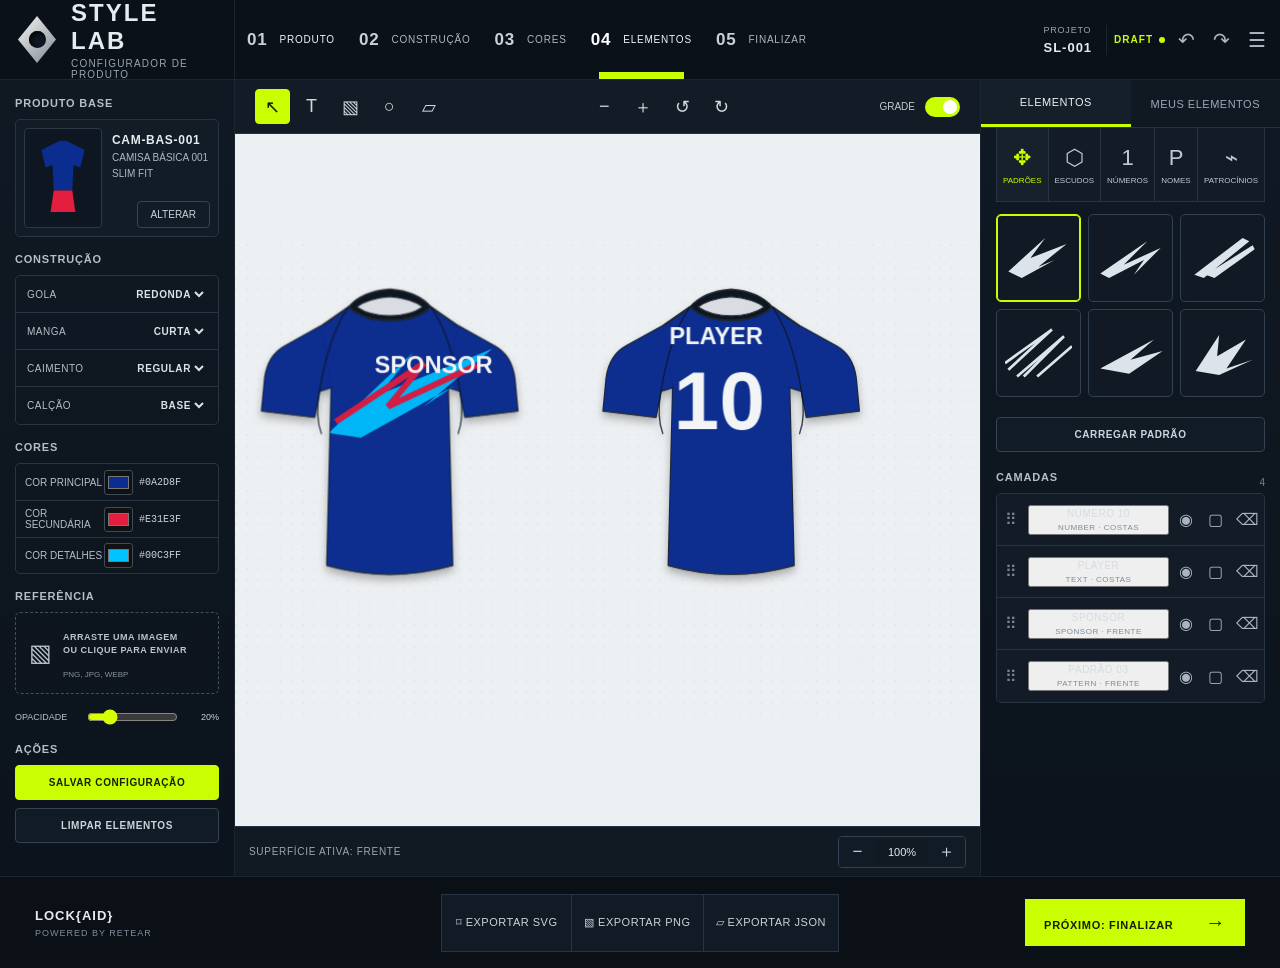
==== commit d2df090b: "Índece v3" ====
--- a/index.html
+++ b/index.html
@@ -1,201 +1,209 @@
-<!doctype html>
+<!DOCTYPE html>
 <html lang="pt-BR">
 <head>
-  <meta charset="utf-8">
-  <meta name="viewport" content="width=device-width, initial-scale=1">
-  <meta name="theme-color" content="#080808">
-  <title>STYLE LAB — LOCK{AID</title>
-  <link rel="stylesheet" href="css/style.css">
+  <meta charset="UTF-8" />
+  <meta name="viewport" content="width=device-width, initial-scale=1.0" />
+  <meta name="description" content="STYLE LAB MVP V0.3 - configurador visual de produtos esportivos" />
+  <title>STYLE LAB — Configurador de Produto</title>
+  <link rel="stylesheet" href="style.css" />
+  <link rel="stylesheet" href="garment-model/garment-model.css" />
 </head>
 <body>
   <div class="app-shell">
     <header class="topbar">
-      <a class="brand" href="#">
-        <span class="brand-mark">R/</span>
-        <span>
-          <small>RETEAR / GABARDINE</small>
-          <strong>STYLE LAB</strong>
-        </span>
-      </a>
-      <nav class="topnav">
-        <span class="active">CONFIGURADOR</span>
-        <span>PROJETO</span>
-        <span>INDUSTRIAL</span>
+      <div class="brand">
+        <div class="brand-mark" aria-hidden="true"><span></span></div>
+        <div>
+          <div class="brand-name">STYLE LAB</div>
+          <div class="brand-subtitle">CONFIGURADOR DE PRODUTO</div>
+        </div>
+      </div>
+
+      <nav class="workflow" aria-label="Fluxo de configuração">
+        <button class="step active" data-step="1"><b>01</b><span>PRODUTO</span></button>
+        <button class="step" data-step="2"><b>02</b><span>CONSTRUÇÃO</span></button>
+        <button class="step" data-step="3"><b>03</b><span>CORES</span></button>
+        <button class="step active-step" data-step="4"><b>04</b><span>ELEMENTOS</span></button>
+        <button class="step" data-step="5"><b>05</b><span>FINALIZAR</span></button>
       </nav>
-      <div class="project">
-        <small>LOCK{AID</small>
-        <b id="project">SL-0001</b>
-        <em id="badge">V01 · DRAFT</em>
+
+      <div class="project-meta">
+        <div class="meta-item"><small>PROJETO</small><strong id="projectCode">SL-001</strong></div>
+        <div class="meta-item"><small>VERSÃO</small><strong>V0.3</strong></div>
+        <div class="status">DRAFT <i></i></div>
+        <button id="undoBtn" class="icon-btn" title="Desfazer" aria-label="Desfazer">↶</button>
+        <button id="redoBtn" class="icon-btn" title="Refazer" aria-label="Refazer">↷</button>
+        <button class="icon-btn" title="Menu" aria-label="Menu">☰</button>
       </div>
     </header>
 
     <main class="workspace">
-      <aside class="sidebar left">
-        <div class="side-intro">
-          <span class="kicker">PRODUCT SYSTEM / 01</span>
-          <h1>Construa<br><i>o produto.</i></h1>
-          <p>Da referência ao projeto industrial, em uma única superfície.</p>
-        </div>
-
-        <section class="tool-section">
-          <div class="section-head"><span>01</span><h2>BASE</h2></div>
-          <label>Modelagem industrial
-            <select id="product"></select>
-          </label>
-          <div id="meta" class="meta"></div>
-        </section>
-
-        <section class="tool-section">
-          <div class="section-head"><span>02</span><h2>CONSTRUÇÃO</h2></div>
-          <div class="field-grid">
-            <label>Gola<select id="collar">
-              <option value="crew">Redonda</option><option value="v">V</option><option value="mandarin">Mandarim</option>
-            </select></label>
-            <label>Manga<select id="sleeve">
-              <option value="short">Curta</option><option value="raglan">Raglan</option>
-            </select></label>
-            <label>Caimento<select id="fit">
-              <option value="regular">Regular</option><option value="athletic">Athletic</option><option value="loose">Loose</option>
-            </select></label>
-            <label>Calção<select id="shorts">
-              <option value="basic">Base</option><option value="side">Recorte lateral</option>
-            </select></label>
-          </div>
-        </section>
-
-        <section class="tool-section">
-          <div class="section-head"><span>03</span><h2>IDENTIDADE</h2></div>
-          <div class="color-row">
-            <label>BASE<input id="base" type="color" value="#101010"></label>
-            <label>SECUNDÁRIA<input id="secondary" type="color" value="#f2f2ee"></label>
-          </div>
-          <label class="upload">
-            <span>REFERÊNCIA DO CLIENTE</span>
-            <input id="reference" type="file" accept="image/*">
-            <strong>ARRASTE OU CLIQUE PARA CARREGAR</strong>
-            <small>PNG · JPG · WEBP</small>
-          </label>
-        </section>
-
-        <section class="tool-section">
-          <div class="section-head"><span>04</span><h2>OBJETOS</h2></div>
-          <p class="section-note">Arraste elementos da biblioteca para o mockup. Eles permanecem editáveis durante o projeto.</p>
-          <div class="object-library" id="objectLibrary">
-            <button class="asset-chip" draggable="true" data-type="patch" data-label="PATCH">＋ <span>PATCH</span><b>ESCUDO</b></button>
-            <button class="asset-chip" draggable="true" data-type="sponsor" data-label="SPONSOR">＋ <span>PATROCÍNIO</span><b>MARCA</b></button>
-            <button class="asset-chip" draggable="true" data-type="name" data-label="ATLETA">＋ <span>NOME</span><b>TIPOGRAFIA</b></button>
-            <button class="asset-chip" draggable="true" data-type="number" data-label="10">＋ <span>NÚMERO</span><b>NUMERAÇÃO</b></button>
-          </div>
-          <button class="ghost" id="clearObjects">LIMPAR OBJETOS</button>
-        </section>
-
-        <button id="lock" class="lock-button"><span>LOCK CONFIGURAÇÃO</span><b>↗</b></button>
-      </aside>
-
-      <section class="stage-area">
-        <div class="stage-top">
-          <div>
-            <span class="kicker">STYLE LAB / LIVE PREVIEW</span>
-            <h2 id="title">CAMISA + CALÇÃO</h2>
-          </div>
-          <div class="stage-tools">
-            <button class="tool active" id="frontView">FRENTE</button>
-            <button class="tool">COSTAS</button>
-            <span class="divider"></span>
-            <button class="tool" id="resetView">RESET</button>
-          </div>
-        </div>
-
-        <div class="canvas">
-          <div class="canvas-grid"></div>
-          <div id="ref" class="reference hidden"></div>
-          <div class="canvas-label top-left">VECTOR / 01</div>
-          <div class="canvas-label bottom-left">DRAG OBJECTS INTO GARMENT</div>
-
-          <div class="kit" id="dropZone">
-            <div class="garment-wrap shirt-wrap">
-              <span class="garment-tag">SHIRT / A</span>
-              <svg id="shirt" viewBox="0 0 500 620" xmlns="http://www.w3.org/2000/svg">
-                <defs>
-                  <clipPath id="clip"><path d="M175 88L95 135 28 245l84 47 39-64v337h198V228l39 64 84-47-67-110-80-47q-75 32-150 0Z"/></clipPath>
-                </defs>
-                <path id="body" d="M175 88L95 135 28 245l84 47 39-64v337h198V228l39 64 84-47-67-110-80-47q-75 32-150 0Z"/>
-                <path id="panel" d="M175 88q75 32 150 0l24 140H151Z"/>
-                <g clip-path="url(#clip)" class="graphic">
-                  <path d="M35 210L465 420" class="stripe"/>
-                  <path d="M80 500L430 150" class="stripe-thin"/>
-                </g>
-                <path id="crew" d="M198 91q52 39 104 0" fill="none"/>
-                <path id="v" d="M198 91l52 54 52-54" fill="none"/>
-                <path id="mandarin" d="M205 91q45 35 90 0l-7 34q-38 26-76 0Z"/>
-                <g id="builtIn">
-                  <text id="n" x="250" y="280" text-anchor="middle">ATLETA</text>
-                  <text id="num" x="250" y="415" text-anchor="middle">10</text>
-                  <rect id="crest" x="180" y="175" width="42" height="52" rx="5"/>
-                  <text id="sp" x="250" y="505" text-anchor="middle">SPONSOR</text>
-                </g>
-                <g id="rag"><path d="M95 135l56 93M405 135l-56 93" fill="none"/></g>
-              </svg>
-              <div class="drop-hint">SOLTE AQUI</div>
-              <div id="shirtObjects" class="placed-objects"></div>
-            </div>
-
-            <div class="garment-wrap shorts-wrap">
-              <span class="garment-tag">SHORT / B</span>
-              <svg id="shortsvg" viewBox="0 0 420 500" xmlns="http://www.w3.org/2000/svg">
-                <path id="shortbody" d="M92 48h236l-13 137-15 260h-70l-20-200-20 200h-70l-15-260Z"/>
-                <path id="shortpanel" d="M105 185l105 60 105-60-7 135-78-15h-40l-78 15Z"/>
-                <path id="recut" d="M92 48l118 197L328 48" fill="none"/>
-                <text x="210" y="360" text-anchor="middle">10</text>
+      <aside class="sidebar left-panel" aria-label="Configurações do produto">
+        <section class="panel-section">
+          <h2>PRODUTO BASE</h2>
+          <div class="product-card">
+            <div class="mini-product">
+              <svg viewBox="0 0 100 130" aria-hidden="true">
+                <path class="mini-primary" d="M30 12 L45 5 L55 5 L70 12 L85 20 L78 48 L67 44 L65 85 L35 85 L33 44 L22 48 L15 20 Z"/>
+                <path class="mini-secondary" d="M35 85 L65 85 L70 120 L30 120 Z"/>
               </svg>
             </div>
-          </div>
-
-          <div class="floating-status"><span class="dot"></span><span id="liveStatus">LIVE / VECTOR</span></div>
-        </div>
-
-        <footer class="output">
-          <div class="output-copy"><span>OUTPUT / CURRENT STATE</span><strong id="output">Projeto visual preliminar</strong></div>
-          <div class="output-actions">
-            <button id="json">EXPORTAR PROJETO <b>JSON</b></button>
-            <button id="svg">EXPORTAR <b>SVG</b> ↗</button>
-          </div>
-        </footer>
+            <div class="product-info">
+              <strong>CAM-BAS-001</strong>
+              <span>CAMISA BÁSICA 001</span>
+              <span>SLIM FIT</span>
+              <button id="changeProductBtn">ALTERAR</button>
+            </div>
+          </div>
+        </section>
+
+        <section class="panel-section">
+          <h2>CONSTRUÇÃO</h2>
+          <div class="config-list">
+            <label>GOLA <select id="collarSelect"><option>REDONDA</option><option>V</option><option>POLO</option></select></label>
+            <label>MANGA <select id="sleeveSelect"><option>CURTA</option><option>LONGA</option></select></label>
+            <label>CAIMENTO <select id="fitSelect"><option>REGULAR</option><option>SLIM FIT</option><option>RELAXED</option></select></label>
+            <label>CALÇÃO <select id="shortSelect"><option>BASE</option><option>CURTO</option><option>LONGO</option></select></label>
+          </div>
+        </section>
+
+        <section class="panel-section">
+          <h2>CORES</h2>
+          <div class="color-control">
+            <label for="primaryColor">COR PRINCIPAL</label>
+            <input id="primaryColor" type="color" value="#0A2D8F" />
+            <code id="primaryHex">#0A2D8F</code>
+          </div>
+          <div class="color-control">
+            <label for="secondaryColor">COR SECUNDÁRIA</label>
+            <input id="secondaryColor" type="color" value="#E31E3F" />
+            <code id="secondaryHex">#E31E3F</code>
+          </div>
+          <div class="color-control">
+            <label for="detailColor">COR DETALHES</label>
+            <input id="detailColor" type="color" value="#00C3FF" />
+            <code id="detailHex">#00C3FF</code>
+          </div>
+        </section>
+
+        <section class="panel-section">
+          <h2>REFERÊNCIA</h2>
+          <label class="upload-box" for="referenceInput">
+            <input id="referenceInput" type="file" accept="image/png,image/jpeg,image/webp" hidden />
+            <span class="upload-icon">▧</span>
+            <strong>ARRASTE UMA IMAGEM<br/>OU CLIQUE PARA ENVIAR</strong>
+            <small>PNG, JPG, WEBP</small>
+          </label>
+          <div class="range-row">
+            <span>OPACIDADE</span>
+            <input id="referenceOpacity" type="range" min="0" max="100" value="20" />
+            <output id="opacityValue">20%</output>
+          </div>
+        </section>
+
+        <section class="panel-section actions-section">
+          <h2>AÇÕES</h2>
+          <button id="saveConfigBtn" class="primary-action">SALVAR CONFIGURAÇÃO</button>
+          <button id="clearCanvasBtn" class="secondary-action">LIMPAR ELEMENTOS</button>
+        </section>
+      </aside>
+
+      <section class="editor">
+        <div class="canvas-toolbar">
+          <div class="tool-group">
+            <button class="tool active" id="selectTool" title="Selecionar">↖</button>
+            <button class="tool" id="textTool" title="Adicionar texto">T</button>
+            <button class="tool" id="imageTool" title="Adicionar imagem">▧</button>
+            <button class="tool" id="shapeTool" title="Adicionar forma">○</button>
+            <button class="tool" id="layersTool" title="Camadas">▱</button>
+          </div>
+          <div class="tool-group">
+            <button class="tool" id="zoomOutBtn" title="Diminuir zoom">−</button>
+            <button class="tool" id="zoomInBtn" title="Aumentar zoom">＋</button>
+            <button class="tool" id="rotateLeftBtn" title="Rotacionar à esquerda">↺</button>
+            <button class="tool" id="rotateRightBtn" title="Rotacionar à direita">↻</button>
+          </div>
+          <div class="grid-control">GRADE <label class="switch"><input id="gridToggle" type="checkbox" checked /><span></span></label></div>
+        </div>
+
+        <div id="canvasViewport" class="canvas-viewport">
+          <div id="referenceOverlay" class="reference-overlay" aria-hidden="true"></div>
+          <svg id="designCanvas" class="design-canvas" viewBox="0 0 1200 760" role="application" aria-label="Canvas de edição do uniforme">
+            <defs>
+              <pattern id="dotGrid" width="18" height="18" patternUnits="userSpaceOnUse"><circle cx="1.5" cy="1.5" r="1" fill="#8d99a8" opacity=".28"/></pattern>
+              <filter id="softShadow" x="-30%" y="-30%" width="160%" height="160%"><feDropShadow dx="0" dy="8" stdDeviation="7" flood-color="#000" flood-opacity=".28"/></filter>
+
+              <!-- Product clip masks: artwork is physically constrained to the technical silhouette. -->
+              <clipPath id="frontGarmentClip" clipPathUnits="userSpaceOnUse">
+                <path transform="translate(35 42) scale(1.02)" d="M145 58 C158 70 180 79 210 79 C240 79 262 70 275 58 L318 88 L376 120 C394 130 404 148 407 170 L412 222 L329 232 L321 191 L302 185 L309 466 C276 475 243 480 210 480 C177 480 144 475 111 466 L118 185 L99 191 L91 232 L8 222 L13 170 C16 148 26 130 44 120 L102 88 Z"/>
+              </clipPath>
+              <clipPath id="backGarmentClip" clipPathUnits="userSpaceOnUse">
+                <path transform="translate(585 42) scale(1.02)" d="M145 58 C158 70 180 79 210 79 C240 79 262 70 275 58 L318 88 L376 120 C394 130 404 148 407 170 L412 222 L329 232 L321 191 L302 185 L309 466 C276 475 243 480 210 480 C177 480 144 475 111 466 L118 185 L99 191 L91 232 L8 222 L13 170 C16 148 26 130 44 120 L102 88 Z"/>
+              </clipPath>
+            </defs>
+
+            <rect class="canvas-bg" x="0" y="0" width="1200" height="760" fill="#eef0f2"/>
+            <rect id="gridLayer" x="0" y="0" width="1200" height="760" fill="url(#dotGrid)"/>
+
+            <g id="productLayer" filter="url(#softShadow)"></g>
+            <g id="artworkLayer"></g>
+            <g id="selectionLayer" pointer-events="none"></g>
+          </svg>
+        </div>
+
+        <div class="canvas-status">
+          <div class="selection-readout" id="selectionReadout">NENHUM ELEMENTO SELECIONADO</div>
+          <div class="zoom-readout"><button id="zoomMinus">−</button><span id="zoomValue">100%</span><button id="zoomPlus">＋</button></div>
+        </div>
       </section>
 
-      <aside class="sidebar right">
-        <div class="inspector-head">
-          <span class="kicker">INSPECTOR / 03</span>
-          <h2>PROJECT<br><i>STATE.</i></h2>
-        </div>
-        <section class="state-card">
-          <div><span>STATUS</span><b id="istatus">DRAFT</b></div>
-          <div><span>VERSION</span><b id="iver">V01</b></div>
-          <div><span>BASE SKU</span><b id="ibase">—</b></div>
-        </section>
-
-        <section class="inspector-section">
-          <div class="section-head"><span>05</span><h2>CONFIGURAÇÃO</h2></div>
-          <dl id="config"></dl>
-        </section>
-
-        <section class="inspector-section">
-          <div class="section-head"><span>06</span><h2>VALIDAÇÃO</h2></div>
-          <div id="validation" class="validation"></div>
-        </section>
-
-        <section class="inspector-section">
-          <div class="section-head"><span>07</span><h2>REFERÊNCIA</h2></div>
-          <div id="refinfo" class="reference-info">Nenhuma referência carregada.</div>
-        </section>
-
-        <div class="side-footer">
-          <span>LOCK{AID / GABARDINE</span>
-          <b>PRODUCT SYSTEM · MVP 0.2</b>
-        </div>
+      <aside class="sidebar right-panel" aria-label="Elementos e camadas">
+        <div class="tabs">
+          <button class="tab active" data-tab="elements">ELEMENTOS</button>
+          <button class="tab" data-tab="mine">MEUS ELEMENTOS</button>
+        </div>
+
+        <section id="elementsTab" class="element-panel">
+          <div class="category-tabs">
+            <button class="category active" data-category="patterns">✥<span>PADRÕES</span></button>
+            <button class="category" data-category="shields">⬡<span>ESCUDOS</span></button>
+            <button class="category" data-category="numbers">1<span>NÚMEROS</span></button>
+            <button class="category" data-category="names">P<span>NOMES</span></button>
+            <button class="category" data-category="sponsors">⌁<span>PATROCÍNIOS</span></button>
+          </div>
+
+          <div id="patternGrid" class="pattern-grid">
+            <button class="pattern-card selected" data-pattern="bolt-a"><svg viewBox="0 0 100 70"><path d="M5 55 L60 5 L38 35 L92 14 L50 48 L74 38 L25 65 Z"/></svg></button>
+            <button class="pattern-card" data-pattern="bolt-b"><svg viewBox="0 0 100 70"><path d="M5 58 L75 10 L40 45 L95 20 L55 60 L70 38 L18 65 Z"/></svg></button>
+            <button class="pattern-card" data-pattern="slashes"><svg viewBox="0 0 100 70"><path d="M8 60 L80 5 L90 10 L22 65 Z M25 60 L95 16 L98 22 L38 65 Z"/></svg></button>
+            <button class="pattern-card" data-pattern="rain"><svg viewBox="0 0 100 70"><path d="M0 50 L70 0 L5 60 M18 70 L88 10 L28 70 M48 70 L100 25" fill="none" stroke="currentColor" stroke-width="4"/></svg></button>
+            <button class="pattern-card" data-pattern="wing"><svg viewBox="0 0 100 70"><path d="M5 58 L85 15 L50 45 L98 32 L48 66 Z"/></svg></button>
+            <button class="pattern-card" data-pattern="zig"><svg viewBox="0 0 100 70"><path d="M10 62 L45 8 L42 40 L85 15 L56 58 L95 45 L45 68 Z"/></svg></button>
+          </div>
+
+          <button id="loadPatternBtn" class="wide-btn">CARREGAR PADRÃO</button>
+        </section>
+
+        <section class="layers-section">
+          <div class="section-title-row"><h2>CAMADAS</h2><span id="layerCount">0</span></div>
+          <div id="layersList" class="layers-list"></div>
+        </section>
       </aside>
     </main>
+
+    <footer class="footer">
+      <div class="footer-brand"><strong>LOCK{AID}</strong><span>POWERED BY RETEAR</span></div>
+      <div class="export-actions">
+        <button id="exportSvgBtn">⌑ EXPORTAR SVG</button>
+        <button id="exportPngBtn">▧ EXPORTAR PNG</button>
+        <button id="exportJsonBtn">▱ EXPORTAR JSON</button>
+      </div>
+      <button id="nextBtn" class="next-btn">PRÓXIMO: FINALIZAR <span>→</span></button>
+    </footer>
   </div>
-  <script src="js/app.js"></script>
+
+  <input id="imageElementInput" type="file" accept="image/*" hidden />
+  <script src="garment-model/garment-model.js"></script>
+  <script src="script.js"></script>
 </body>
-</html>
+</html>
--- a/style.css
+++ b/style.css
@@ -0,0 +1,36 @@
+:root{
+  --bg:#080d14;--bg2:#0d141e;--panel:#111a25;--panel2:#151f2b;--line:#273443;
+  --line-soft:#1b2632;--text:#e6ebf0;--muted:#9aa5b3;--accent:#c9ff00;
+  --accent2:#00d8ff;--danger:#ff5266;--canvas:#edf0f2;
+  --primary:#0A2D8F;--secondary:#E31E3F;--detail:#00C3FF;
+  --shadow:0 12px 35px rgba(0,0,0,.28);--radius:8px;
+}
+*{box-sizing:border-box} html,body{margin:0;width:100%;height:100%;font-family:Inter,Segoe UI,Arial,sans-serif;background:var(--bg);color:var(--text)}
+button,input,select{font:inherit} button{cursor:pointer} button:focus-visible,input:focus-visible,select:focus-visible{outline:2px solid var(--accent);outline-offset:2px}
+.app-shell{min-width:1180px;min-height:100vh;display:grid;grid-template-rows:80px minmax(720px,1fr) 92px;background:linear-gradient(180deg,#0a1018,#070b11)}
+.topbar{display:flex;align-items:center;border-bottom:1px solid var(--line-soft);background:#0b1119;box-shadow:0 4px 18px rgba(0,0,0,.16)}
+.brand{width:275px;height:100%;display:flex;align-items:center;gap:15px;padding:0 18px;border-right:1px solid var(--line-soft)}
+.brand-mark{width:47px;height:47px;background:linear-gradient(135deg,#f7f7f4,#7f8792);clip-path:polygon(50% 0,100% 50%,50% 100%,0 50%);display:grid;place-items:center;filter:drop-shadow(0 4px 5px rgba(0,0,0,.35))}
+.brand-mark span{width:17px;height:17px;border-radius:50%;background:#101722;box-shadow:inset 2px 2px 4px #000}
+.brand-name{font-size:24px;font-weight:800;letter-spacing:2px}.brand-subtitle{font-size:10px;letter-spacing:1.2px;color:var(--muted);margin-top:3px}
+.workflow{display:flex;height:100%;align-items:stretch;gap:0}.step{position:relative;color:#aeb7c1;background:transparent;border:0;padding:0 20px;display:flex;align-items:center;gap:12px;letter-spacing:.8px;font-size:12px}.step b{font-size:17px;color:#cbd1d8}.step.active,.step.active-step{color:#f2f5f8}.step.active-step:after{content:"";position:absolute;bottom:0;left:20px;right:20px;height:7px;background:var(--accent)}.step.active-step b{color:#fff}
+.project-meta{margin-left:auto;height:100%;display:flex;align-items:center;gap:14px;padding:0 18px}.meta-item{padding-right:14px;border-right:1px solid var(--line-soft);display:flex;flex-direction:column;gap:5px}.meta-item small{font-size:9px;color:var(--muted);letter-spacing:.8px}.meta-item strong{font-size:13px;letter-spacing:1px}.status{font-size:10px;font-weight:800;letter-spacing:1px;color:var(--accent);display:flex;align-items:center;gap:6px}.status i{width:6px;height:6px;border-radius:50%;background:var(--accent)}.icon-btn{border:0;background:transparent;color:#aeb7c1;font-size:20px;width:28px;height:35px}
+.workspace{display:grid;grid-template-columns:275px minmax(680px,1fr) 345px;min-height:0}
+.sidebar{background:linear-gradient(180deg,#101923,#0c131d);min-height:0;overflow:auto}.left-panel{border-right:1px solid var(--line-soft);padding:17px 15px}.right-panel{border-left:1px solid var(--line-soft)}
+.panel-section{margin-bottom:16px}.panel-section h2,.section-title-row h2{font-size:11px;letter-spacing:.8px;color:#b5bec8;margin:0 0 10px}
+.product-card{border:1px solid var(--line);border-radius:5px;background:#121c27;display:flex;padding:8px;gap:10px}.mini-product{width:78px;height:100px;border:1px solid #2a3848;border-radius:4px;background:#0d1621;padding:7px}.mini-product svg{width:100%;height:100%}.mini-primary{fill:var(--primary)}.mini-secondary{fill:var(--secondary)}
+.product-info{flex:1;display:flex;flex-direction:column;gap:5px;padding-top:5px}.product-info strong{font-size:12px;letter-spacing:.7px}.product-info span{font-size:10px;color:#aeb8c4}.product-info button{margin-top:auto;align-self:flex-end;background:transparent;border:1px solid #354353;color:#cbd3db;font-size:10px;padding:7px 13px;border-radius:4px}
+.config-list{border:1px solid var(--line);border-radius:5px;overflow:hidden}.config-list label{height:37px;display:grid;grid-template-columns:1fr 1.2fr;align-items:center;padding:0 11px;border-bottom:1px solid var(--line);font-size:10px;color:#b5bec8;letter-spacing:.5px}.config-list label:last-child{border-bottom:0}.config-list select{background:transparent;border:0;color:#dce1e7;font-size:10px;font-weight:700;letter-spacing:.6px;text-align:right;outline:0}
+.color-control{height:37px;border:1px solid var(--line);border-bottom:0;display:grid;grid-template-columns:1fr 35px 70px;align-items:center;padding:0 9px}.color-control:first-of-type{border-radius:5px 5px 0 0}.color-control:last-child{border-bottom:1px solid var(--line);border-radius:0 0 5px 5px}.color-control label{font-size:10px;color:#b6bfca}.color-control input{width:29px;height:25px;padding:1px;background:#111;border:1px solid #3d4c5c;border-radius:3px}.color-control code{font-size:10px;color:#cbd3db}
+.upload-box{height:82px;border:1px dashed #415061;border-radius:5px;display:grid;grid-template-columns:34px 1fr;grid-template-rows:1fr 18px;align-items:center;padding:10px 13px;color:#bac3ce}.upload-icon{font-size:24px;grid-row:1/3}.upload-box strong{font-size:9px;letter-spacing:.5px;line-height:1.5}.upload-box small{font-size:8px;color:#85909e}.range-row{display:grid;grid-template-columns:62px 1fr 35px;align-items:center;gap:8px;margin-top:13px;font-size:9px;color:#b6bec7}.range-row input{accent-color:#d8ff00;width:100%}.range-row output{text-align:right;color:#c9d1da}
+.primary-action,.secondary-action,.wide-btn{width:100%;height:35px;border-radius:4px;font-size:10px;letter-spacing:.6px;font-weight:800}.primary-action{background:var(--accent);border:1px solid var(--accent);color:#172000}.secondary-action,.wide-btn{margin-top:8px;background:#111b26;border:1px solid #344252;color:#cbd3dc}
+.editor{min-width:0;display:grid;grid-template-rows:54px minmax(0,1fr) 50px;background:#131c26}.canvas-toolbar{display:flex;align-items:center;justify-content:space-between;background:#131c26;border-bottom:1px solid var(--line);padding:0 20px}.tool-group{display:flex;gap:4px}.tool{width:35px;height:35px;background:transparent;border:1px solid transparent;color:#d2d8df;border-radius:4px;font-size:18px}.tool:hover,.tool.active{background:#1b2734;border-color:#304051}.tool.active{color:#101800;background:var(--accent);border-color:var(--accent)}.grid-control{display:flex;align-items:center;gap:10px;font-size:10px;color:#c2cad4}.switch{position:relative;width:35px;height:20px}.switch input{display:none}.switch span{position:absolute;inset:0;background:#324151;border-radius:12px}.switch span:after{content:"";position:absolute;width:14px;height:14px;top:3px;left:3px;border-radius:50%;background:#d6dce2;transition:.2s}.switch input:checked+span{background:var(--accent)}.switch input:checked+span:after{left:18px;background:#fff}
+.canvas-viewport{position:relative;overflow:hidden;background:var(--canvas);display:flex;align-items:center;justify-content:center}.design-canvas{width:100%;height:100%;max-height:790px;display:block;transform-origin:center;transition:transform .18s ease;touch-action:none}.canvas-bg{fill:#edf0f2}.reference-overlay{position:absolute;inset:0;z-index:2;pointer-events:none;background-position:center;background-size:contain;background-repeat:no-repeat;opacity:0;mix-blend-mode:multiply}.design-canvas{position:relative;z-index:3}
+.product-part,.sock{stroke:#0a1422;stroke-width:2}.shirt-shadow{fill:#06184d;opacity:.35}.seam-line,.short-seam{fill:none;stroke:#101722;stroke-width:2;opacity:.7}.primary-fill{fill:var(--primary)}.secondary-fill{fill:var(--secondary)}.detail-stroke{stroke:var(--detail)}.dark-stroke{stroke:#020f40}.collar-stroke{stroke:#07101c;stroke-width:3}.art-element{cursor:grab;transform-box:fill-box;transform-origin:center}.art-element:active{cursor:grabbing}.art-element.locked{cursor:not-allowed;pointer-events:none}.selection-box{fill:none;stroke:var(--accent);stroke-width:2;stroke-dasharray:7 4}.selection-handle{fill:#fff;stroke:#111;stroke-width:1}
+.canvas-status{height:50px;background:#111923;border-top:1px solid var(--line);display:flex;align-items:center;justify-content:space-between;padding:0 14px}.selection-readout{font-size:10px;color:#9ca7b4;letter-spacing:.7px}.zoom-readout{display:flex;align-items:center;border:1px solid #314052;border-radius:4px;overflow:hidden}.zoom-readout button{width:37px;height:30px;background:#111b26;color:#c9d2dc;border:0;font-size:17px}.zoom-readout span{font-size:11px;width:52px;text-align:center}
+.tabs{height:48px;border-bottom:1px solid var(--line);display:flex}.tab{flex:1;background:transparent;border:0;color:#9ea8b4;font-size:11px;letter-spacing:.5px}.tab.active{color:#e9eef3;border-bottom:3px solid var(--accent);background:#151f2a}.element-panel{padding:0 15px 12px}.category-tabs{display:grid;grid-template-columns:repeat(5,1fr);height:74px;border:1px solid var(--line);border-top:0}.category{background:#121b26;border:0;border-right:1px solid var(--line);color:#c1cad4;font-size:22px;display:flex;flex-direction:column;align-items:center;justify-content:center;gap:5px}.category:last-child{border-right:0}.category span{font-size:8px}.category.active{color:var(--accent);background:#17212c}
+.pattern-grid{display:grid;grid-template-columns:repeat(3,1fr);gap:7px;margin:12px 0}.pattern-card{height:88px;border:1px solid #314152;border-radius:5px;background:#111a24;color:#dce3ea;padding:8px}.pattern-card svg{width:100%;height:100%;fill:currentColor}.pattern-card:hover,.pattern-card.selected{border-color:var(--accent);box-shadow:inset 0 0 0 1px var(--accent)}
+.layers-section{padding:7px 15px 16px}.section-title-row{display:flex;justify-content:space-between;align-items:center}.section-title-row span{font-size:10px;color:#718092}.layers-list{border:1px solid var(--line);border-radius:5px;overflow:hidden}.layer-item{display:grid;grid-template-columns:18px 1fr 24px 24px 24px;gap:5px;align-items:center;min-height:52px;padding:0 8px;border-bottom:1px solid var(--line);background:#121b26}.layer-item:last-child{border-bottom:0}.layer-item.selected{border-left:2px solid var(--accent);background:#202b37}.drag-dot{color:#788494}.layer-name{font-size:10px;letter-spacing:.5px;color:#d4dbe3}.layer-type{display:block;font-size:8px;color:#7e8b99;margin-top:4px}.layer-action{background:transparent;border:0;color:#a9b4bf;padding:4px}.layer-action:hover{color:var(--accent)}
+.footer{display:grid;grid-template-columns:1fr auto 1fr;align-items:center;padding:0 35px;background:#0b1017;border-top:1px solid var(--line-soft)}.footer-brand{display:flex;flex-direction:column;gap:5px}.footer-brand strong{font-size:13px;letter-spacing:1px}.footer-brand span{font-size:9px;color:#818d9b;letter-spacing:1px}.export-actions{display:flex;height:58px;border:1px solid var(--line)}.export-actions button{min-width:165px;padding:0 24px;background:#111a25;color:#cbd3db;border:0;border-right:1px solid var(--line);font-size:11px;letter-spacing:.5px}.export-actions button:last-child{border-right:0}.export-actions button:hover{background:#182432}.next-btn{justify-self:end;width:265px;height:47px;border:0;background:var(--accent);color:#172000;font-size:11px;font-weight:900;letter-spacing:.7px}.next-btn span{font-size:20px;margin-left:28px}
+.hidden{display:none!important}
+@media(max-width:1280px){.app-shell{min-width:1040px}.workspace{grid-template-columns:235px minmax(580px,1fr) 300px}.brand{width:235px}.step{padding:0 12px}.step span{font-size:10px}.project-meta{gap:7px;padding:0 10px}.meta-item:nth-of-type(2){display:none}.export-actions button{min-width:130px;padding:0 12px}.next-btn{width:220px}}
--- a/garment-model/garment-model.css
+++ b/garment-model/garment-model.css
@@ -0,0 +1,16 @@
+/* STYLE LAB — Technical Garment Model V2 */
+:root{--gm-outline:#1f2730;--gm-seam:#2b333c}
+.garment-model{overflow:visible}
+.garment-model .gm-silhouette{fill:var(--gm-primary,#173f8f);stroke:var(--gm-outline);stroke-width:3;stroke-linejoin:round}
+.garment-model .gm-panel-fill{fill:var(--gm-primary,#173f8f);stroke:none;pointer-events:none}
+.garment-model .gm-torso-panel{opacity:.985}
+.garment-model .gm-left-sleeve-panel,.garment-model .gm-right-sleeve-panel{opacity:.96}
+.garment-model .gm-seam{fill:none;stroke:var(--gm-seam);stroke-width:2.1;stroke-linecap:round;stroke-linejoin:round;stroke-dasharray:1.5 2.2;opacity:.88;pointer-events:none}
+.garment-model .gm-panel{fill:none;stroke:#101823;stroke-width:2.15;stroke-linecap:round;stroke-linejoin:round;opacity:.8;pointer-events:none}
+.garment-model .gm-collar-outer{fill:#111923;stroke:var(--gm-outline);stroke-width:2.4}
+.garment-model .gm-collar-inner{fill:#d9dde3;stroke:var(--gm-outline);stroke-width:1.6}
+.garment-model .gm-zone{cursor:pointer}
+.garment-model[data-fit="slim"]{transform-box:fill-box;transform-origin:center top}
+.garment-model[data-fit="slim"] .gm-silhouette,.garment-model[data-fit="slim"] .gm-panel-fill{ }
+.garment-model[data-collar="v"] .gm-collar-round{display:none}
+.garment-model[data-collar="round"] .gm-collar-v{display:none}
